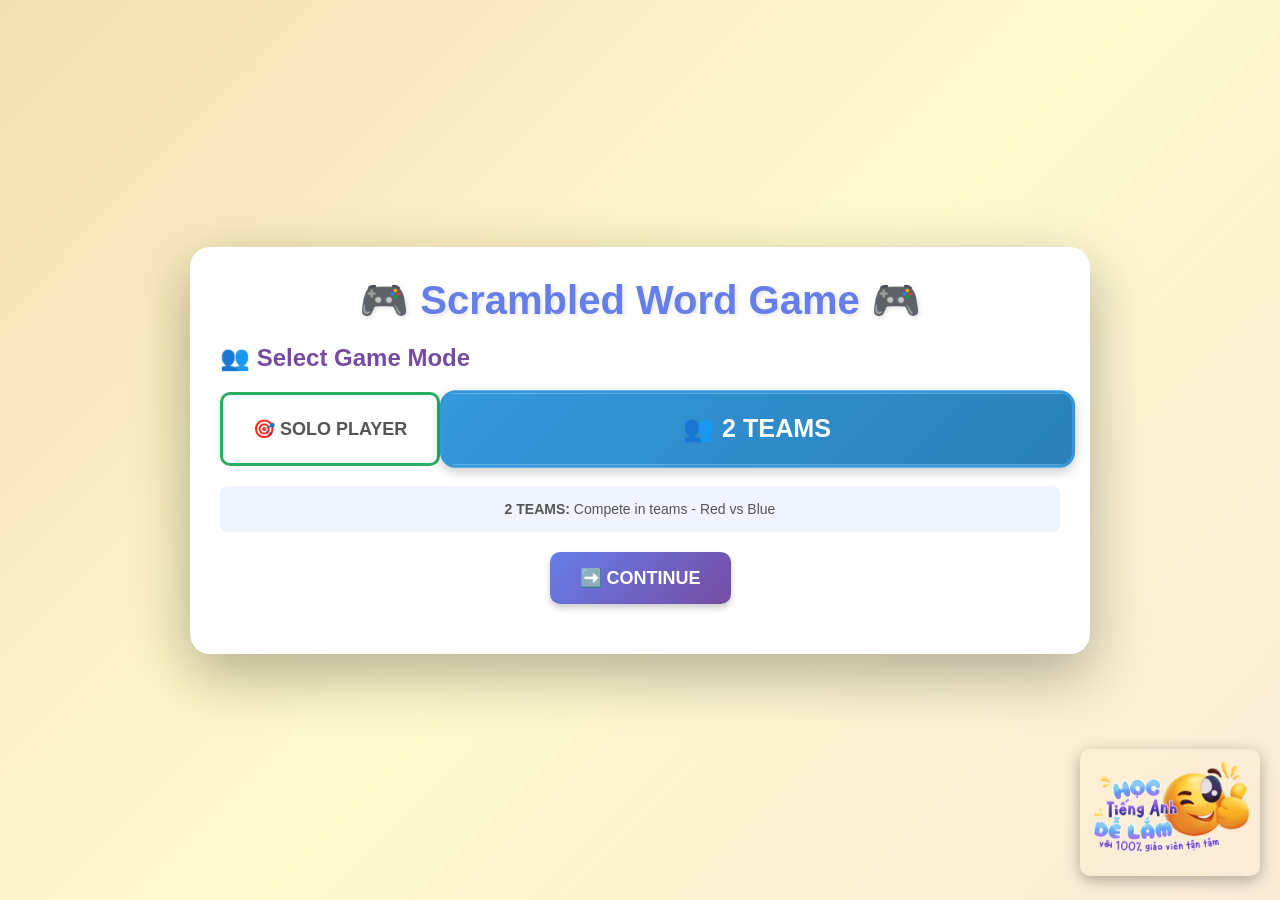
==== index.html @ 7bc36e00 "Add index.html for scrambled word game" ====
<!doctype html>
<html lang="vi">
<head>
  <meta charset="utf-8" />
  <meta http-equiv="refresh" content="0; url=./scrambled-word.html" />
  <title>Scrambled Word</title>
  <link rel="icon" href="logo.png" />
</head>
<body>
  <p>Nếu bạn không được chuyển hướng, <a href="./scrambled-word.html">bấm vào đây</a> để mở trò chơi.</p>
</body>
</html>
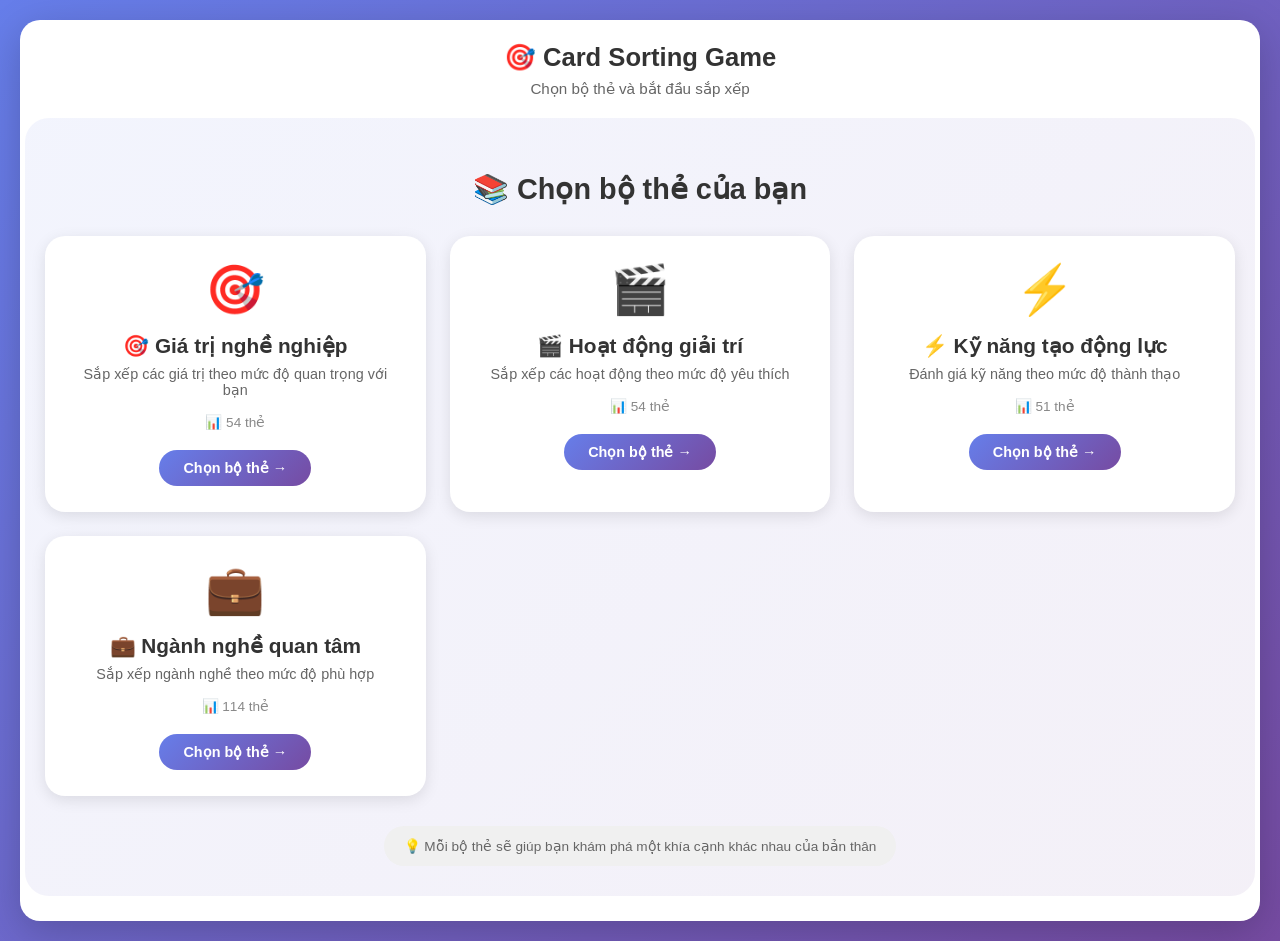
==== commit 003a0e84: "Add files via upload" ====
--- a/index.html
+++ b/index.html
@@ -1,12 +1,101 @@
-<!doctype html>
+<!DOCTYPE html>
 <html lang="vi">
 <head>
-  <meta charset="utf-8" />
-  <meta http-equiv="refresh" content="0; url=./scrambled-word.html" />
-  <title>Scrambled Word</title>
-  <link rel="icon" href="logo.png" />
+    <meta charset="UTF-8">
+    <meta name="viewport" content="width=device-width, initial-scale=1.0, user-scalable=yes">
+    <title>Sắp xếp giá trị cốt lõi - Card Sorting Game</title>
+    <link rel="stylesheet" href="css/style.css">
 </head>
 <body>
-  <p>Nếu bạn không được chuyển hướng, <a href="./scrambled-word.html">bấm vào đây</a> để mở trò chơi.</p>
+<div class="container">
+    <h1>🎯 <span id="gameTitle">Card Sorting Game</span></h1>
+    <div class="subtitle" id="gameSubtitle">Chọn bộ thẻ và bắt đầu sắp xếp</div>
+
+    <!-- MENU CHỌN BỘ THỦ CÔNG -->
+    <div id="menuContainer" class="menu-container">
+        <h2>📚 Chọn bộ thẻ của bạn</h2>
+        <div class="deck-grid" id="deckGrid">
+            <!-- Các nút bộ thẻ sẽ được tạo từ config -->
+        </div>
+        <div class="menu-note">
+            💡 Mỗi bộ thẻ sẽ giúp bạn khám phá một khía cạnh khác nhau của bản thân
+        </div>
+    </div>
+
+    <div id="loadingData" class="loading-data" style="display: none;">
+        <div class="spinner"></div>
+        <p id="loadingText">Đang tải dữ liệu...</p>
+    </div>
+
+    <div id="gameContent" style="display: none;">
+        <div class="game-header">
+            <button id="backToMenuBtn" class="btn-back">← Đổi bộ thẻ khác</button>
+        </div>
+        
+        <div class="instructions" id="instructions">
+            <!-- Nội dung hướng dẫn sẽ được inject -->
+        </div>
+
+        <div class="columns-container" id="columnsContainer"></div>
+
+        <div class="form-container">
+            <h3>📝 Thông tin người tham gia</h3>
+            <div class="form-grid">
+                <div class="form-group">
+                    <label for="userName">Họ và tên *</label>
+                    <input type="text" id="userName" placeholder="VD: Nguyễn Văn A">
+                </div>
+                <div class="form-group">
+                    <label for="userEmail">Email *</label>
+                    <input type="email" id="userEmail" placeholder="example@email.com">
+                </div>
+                <div class="form-group">
+                    <label for="userPhone">Số điện thoại</label>
+                    <input type="tel" id="userPhone" placeholder="090xxxxxxx">
+                </div>
+                <div class="form-group">
+                    <label for="userAge">Độ tuổi</label>
+                    <select id="userAge">
+                        <option value="">Chọn độ tuổi</option>
+                        <option>Dưới 18</option>
+                        <option>18-25</option>
+                        <option>26-35</option>
+                        <option>36-45</option>
+                        <option>Trên 45</option>
+                    </select>
+                </div>
+            </div>
+            <div class="form-group">
+                <label for="notes">Ghi chú thêm</label>
+                <textarea id="notes" rows="2" placeholder="Chia sẻ thêm..."></textarea>
+            </div>
+            <div class="button-group">
+                <button class="btn-submit" id="submitBtn">📤 Gửi kết quả</button>
+                <button class="btn-reset" id="resetBtn">🔄 Làm lại toàn bộ</button>
+            </div>
+            <div id="loading" class="loading" style="display:none;">
+                <div class="spinner" style="width:30px; height:30px;"></div>
+                <p>Đang gửi...</p>
+            </div>
+            <div id="resultMessage" class="result"></div>
+            <div id="errorMessage" class="error"></div>
+        </div>
+    </div>
+</div>
+
+<div id="floatingStack" class="floating-stack" style="display: none;">
+    <div class="stack-cards" id="stackContainer" draggable="false"></div>
+</div>
+
+<!-- Scripts -->
+<script src="js/config.js"></script>
+<script src="js/utils.js"></script>
+<script src="js/data-loader.js"></script>
+<script src="js/game-state.js"></script>
+<script src="js/ui-renderer.js"></script>
+<script src="js/drag-drop.js"></script>
+<script src="js/form-handler.js"></script>
+<script src="js/menu-handler.js"></script>
+<script src="js/main.js"></script>
 </body>
-</html>
+</html>
--- a/css/style.css
+++ b/css/style.css
@@ -0,0 +1,523 @@
+* {
+    box-sizing: border-box;
+    user-select: none;
+}
+
+body {
+    font-family: 'Segoe UI', Tahoma, Geneva, Verdana, sans-serif;
+    margin: 0;
+    padding: 20px;
+    background: linear-gradient(135deg, #667eea 0%, #764ba2 100%);
+    min-height: 100vh;
+}
+
+.container {
+    background-color: white;
+    border-radius: 20px;
+    padding: 5px;
+    box-shadow: 0 10px 40px rgba(0,0,0,0.2);
+}
+
+h1 {
+    text-align: center;
+    color: #333;
+    margin-bottom: 8px;
+    font-size: 1.6rem;
+}
+
+.subtitle {
+    text-align: center;
+    color: #666;
+    margin-bottom: 2px;
+    font-size: 0.95rem;
+}
+
+.instructions {
+    background: linear-gradient(135deg, #667eea 0%, #764ba2 100%);
+    color: white;
+    padding: 5px 10px;
+    border-radius: 15px;
+    margin-bottom: 10px;
+}
+
+.columns-container {
+    display: flex;
+    gap: 1px;
+    overflow-x: auto;
+    min-height: 480px;
+}
+
+.column {
+    flex: 1;
+    min-width: 210px;
+    background-color: #f8f9fa;
+    border-radius: 16px;
+    padding: 2px;
+    box-shadow: 0 2px 10px rgba(0,0,0,0.08);
+}
+
+.column h3 {
+    text-align: center;
+    margin-top: 0;
+    margin-bottom: 8px;
+    padding-bottom: 8px;
+    border-bottom: 2px solid;
+    font-size: 1.1rem;
+}
+
+.level-0 h3 { border-bottom-color: #ff6b6b; color: #ff6b6b; }
+.level-1 h3 { border-bottom-color: #ffa500; color: #ffa500; }
+.level-2 h3 { border-bottom-color: #4caf50; color: #4caf50; }
+.level-3 h3 { border-bottom-color: #2196f3; color: #2196f3; }
+.level-4 h3 { border-bottom-color: #9c27b0; color: #9c27b0; }
+
+.cards-container {
+    min-height: 380px;
+    max-height: 550px;
+    overflow-y: auto;
+    padding-right: 4px;
+}
+
+.card {
+    background: white;
+    border-left: 4px solid;
+    border-radius: 10px;
+    padding: 10px 12px;
+    margin-bottom: 10px;
+    cursor: grab;
+    transition: all 0.2s ease;
+    box-shadow: 0 1px 4px rgba(0,0,0,0.08);
+}
+
+.card:active {
+    cursor: grabbing;
+}
+
+.card:hover {
+    transform: translateX(4px) scale(1.01);
+    box-shadow: 0 6px 14px rgba(0,0,0,0.12);
+}
+
+.card.dragging {
+    opacity: 0.4;
+    cursor: grabbing;
+}
+
+.card-title {
+    font-weight: bold;
+    font-size: 15px;
+    display: flex;
+    justify-content: space-between;
+    margin-bottom: 5px;
+}
+
+.card-desc {
+    font-size: 11px;
+    color: #666;
+    line-height: 1.35;
+}
+
+.floating-stack {
+    position: fixed;
+    bottom: 30px;
+    right: 30px;
+    width: 320px;
+    max-width: calc(100% - 50px);
+    z-index: 1000;
+    pointer-events: auto;
+    filter: drop-shadow(0 12px 20px rgba(0,0,0,0.25));
+}
+
+.stack-cards {
+    position: relative;
+    width: 100%;
+    cursor: grab;
+}
+
+.stack-cards:active {
+    cursor: grabbing;
+}
+
+.stack-item {
+    background: white;
+    border-radius: 16px;
+    border-left: 5px solid #9c27b0;
+    padding: 12px 14px;
+    box-shadow: 0 8px 18px rgba(0,0,0,0.2);
+    position: relative;
+}
+
+.stack-item:not(:first-child) {
+    position: absolute;
+    top: 8px;
+    left: 8px;
+    right: -4px;
+    width: 100%;
+    z-index: -1;
+    opacity: 0.85;
+    transform: rotate(1deg);
+}
+
+.stack-item:nth-child(2) {
+    top: 6px;
+    left: 6px;
+    transform: rotate(2deg);
+    opacity: 0.7;
+}
+
+.stack-item:nth-child(3) {
+    top: 4px;
+    left: 4px;
+    transform: rotate(3deg);
+    opacity: 0.55;
+}
+
+.stack-item:nth-child(4) {
+    top: 2px;
+    left: 2px;
+    transform: rotate(4deg);
+    opacity: 0.4;
+}
+
+.stack-item:nth-child(n+5) {
+    display: none;
+}
+
+.form-container {
+    background: linear-gradient(135deg, #f5f7fa 0%, #e9eef5 100%);
+    padding: 20px;
+    border-radius: 18px;
+    margin-top: 15px;
+}
+
+.form-grid {
+    display: grid;
+    grid-template-columns: 1fr 1fr;
+    gap: 18px;
+    margin-bottom: 15px;
+}
+
+.form-group {
+    margin-bottom: 12px;
+}
+
+label {
+    display: block;
+    margin-bottom: 6px;
+    font-weight: bold;
+    color: #333;
+    font-size: 0.85rem;
+}
+
+input, select, textarea {
+    width: 100%;
+    padding: 10px;
+    border: 2px solid #e0e0e0;
+    border-radius: 12px;
+    font-size: 14px;
+    transition: 0.2s;
+}
+
+button {
+    padding: 10px 24px;
+    border: none;
+    border-radius: 40px;
+    cursor: pointer;
+    font-size: 15px;
+    font-weight: bold;
+    transition: 0.2s;
+}
+
+button:hover {
+    transform: translateY(-2px);
+    box-shadow: 0 5px 12px rgba(0,0,0,0.2);
+}
+
+.btn-submit {
+    background: linear-gradient(135deg, #667eea 0%, #764ba2 100%);
+    color: white;
+}
+
+.btn-reset {
+    background-color: #ff9800;
+    color: white;
+}
+
+.button-group {
+    display: flex;
+    gap: 15px;
+    justify-content: center;
+    margin-top: 15px;
+}
+
+.result {
+    margin-top: 18px;
+    padding: 12px;
+    border-radius: 14px;
+    display: none;
+}
+
+.error {
+    color: #d32f2f;
+    margin-top: 8px;
+    text-align: center;
+    font-size: 13px;
+}
+
+.loading-data {
+    text-align: center;
+    padding: 50px;
+}
+
+.spinner {
+    border: 4px solid #f3f3f3;
+    border-top: 4px solid #667eea;
+    border-radius: 50%;
+    width: 48px;
+    height: 48px;
+    animation: spin 1s linear infinite;
+    margin: 0 auto 16px;
+}
+
+@keyframes spin {
+    0% { transform: rotate(0deg); }
+    100% { transform: rotate(360deg); }
+}
+
+@media (max-width: 760px) {
+    .form-grid {
+        grid-template-columns: 1fr;
+    }
+    .container {
+        padding: 15px;
+    }
+    .floating-stack {
+        width: 300px;
+        bottom: 20px;
+        right: 20px;
+    }
+    
+    .stack-item strong {
+        font-size: 14px;
+    }
+    
+    .stack-item .stack-description {
+        font-size: 11px;
+    }
+}
+
+/* Menu styles */
+.menu-container {
+    text-align: center;
+    padding: 30px 20px;
+    background: linear-gradient(135deg, #667eea15 0%, #764ba215 100%);
+    border-radius: 24px;
+    margin: 20px 0;
+}
+
+.menu-container h2 {
+    color: #333;
+    margin-bottom: 30px;
+    font-size: 1.8rem;
+}
+
+.deck-grid {
+    display: grid;
+    grid-template-columns: repeat(auto-fit, minmax(280px, 1fr));
+    gap: 24px;
+    margin-bottom: 30px;
+}
+
+.deck-card {
+    background: white;
+    border-radius: 20px;
+    padding: 24px;
+    text-align: center;
+    cursor: pointer;
+    transition: all 0.3s ease;
+    box-shadow: 0 4px 15px rgba(0,0,0,0.1);
+    border: 2px solid transparent;
+}
+
+.deck-card:hover {
+    transform: translateY(-8px);
+    box-shadow: 0 12px 30px rgba(0,0,0,0.15);
+    border-color: #667eea;
+}
+
+.deck-icon {
+    font-size: 48px;
+    margin-bottom: 16px;
+}
+
+.deck-title {
+    font-size: 1.3rem;
+    font-weight: bold;
+    color: #333;
+    margin-bottom: 8px;
+}
+
+.deck-subtitle {
+    font-size: 0.9rem;
+    color: #666;
+    margin-bottom: 16px;
+}
+
+.deck-count {
+    font-size: 0.85rem;
+    color: #888;
+    margin-bottom: 20px;
+}
+
+.btn-select-deck {
+    background: linear-gradient(135deg, #667eea 0%, #764ba2 100%);
+    color: white;
+    border: none;
+    padding: 10px 24px;
+    border-radius: 40px;
+    font-size: 0.9rem;
+    font-weight: bold;
+    cursor: pointer;
+    transition: all 0.2s;
+}
+
+.btn-select-deck:hover {
+    transform: scale(1.05);
+    box-shadow: 0 4px 12px rgba(102, 126, 234, 0.4);
+}
+
+.menu-note {
+    background: #f0f0f0;
+    padding: 12px 20px;
+    border-radius: 40px;
+    font-size: 0.85rem;
+    color: #666;
+    display: inline-block;
+}
+
+.game-header {
+    display: flex;
+    justify-content: flex-start;
+    margin-bottom: 15px;
+}
+
+.btn-back {
+    background: #6c757d;
+    color: white;
+    border: none;
+    padding: 8px 20px;
+    border-radius: 40px;
+    font-size: 0.85rem;
+    cursor: pointer;
+    transition: all 0.2s;
+}
+
+.btn-back:hover {
+    background: #5a6268;
+    transform: translateX(-3px);
+}
+
+/* Responsive cho menu */
+@media (max-width: 768px) {
+    .deck-grid {
+        grid-template-columns: 1fr;
+        gap: 16px;
+    }
+    
+    .menu-container h2 {
+        font-size: 1.4rem;
+    }
+    
+    .deck-card {
+        padding: 18px;
+    }
+    
+    .deck-icon {
+        font-size: 36px;
+    }
+}
+
+/* Style cho thẻ ở chồng thẻ - LỚN HƠN */
+.stack-item {
+    background: white;
+    border-radius: 16px;
+    border-left: 5px solid #9c27b0;
+    padding: 16px 18px;  /* Tăng padding */
+    box-shadow: 0 8px 18px rgba(0,0,0,0.2);
+    position: relative;
+    min-height: 100px;  /* Chiều cao tối thiểu */
+}
+
+.stack-item .stack-header {
+    display: flex;
+    justify-content: space-between;
+    align-items: center;
+    margin-bottom: 12px;
+    flex-wrap: wrap;
+    gap: 8px;
+}
+
+.stack-item strong {
+    font-size: 16px;  /* Chữ to hơn */
+    color: #333;
+}
+
+.stack-item .counter-badge {
+    background: #764ba2;
+    color: white;
+    border-radius: 30px;
+    padding: 4px 12px;
+    font-size: 12px;
+    font-weight: bold;
+}
+
+.stack-item .stack-description {
+    font-size: 13px;  /* Mô tả to hơn */
+    color: #555;
+    line-height: 1.5;
+    margin-top: 8px;
+}
+
+/* Style cho thẻ ở các cột - GỌN NHẸ */
+.card {
+    background: white;
+    border-left: 4px solid;
+    border-radius: 10px;
+    padding: 8px 10px;  /* Giảm padding */
+    margin-bottom: 8px;
+    cursor: grab;
+    transition: all 0.2s ease;
+    box-shadow: 0 1px 4px rgba(0,0,0,0.08);
+}
+
+.card .card-title {
+    font-weight: bold;
+    font-size: 13px;  /* Chữ nhỏ hơn */
+    display: flex;
+    justify-content: space-between;
+    align-items: center;
+    gap: 8px;
+    margin-bottom: 0;  /* Bỏ margin-bottom */
+}
+
+.card .card-desc {
+    display: none;  /* Ẩn description ở cột */
+}
+
+/* Khi hover vẫn hiệu ứng nhưng không cần mô tả */
+.card:hover {
+    transform: translateX(4px) scale(1.01);
+    box-shadow: 0 6px 14px rgba(0,0,0,0.12);
+}
+
+/* Đảm bảo chồng thẻ đủ rộng để hiển thị đầy đủ */
+.floating-stack {
+    position: fixed;
+    bottom: 30px;
+    right: 30px;
+    width: 380px;  /* Tăng kích thước từ 320 lên 380 */
+    max-width: calc(100% - 50px);
+    z-index: 1000;
+    pointer-events: auto;
+    filter: drop-shadow(0 12px 20px rgba(0,0,0,0.25));
+}
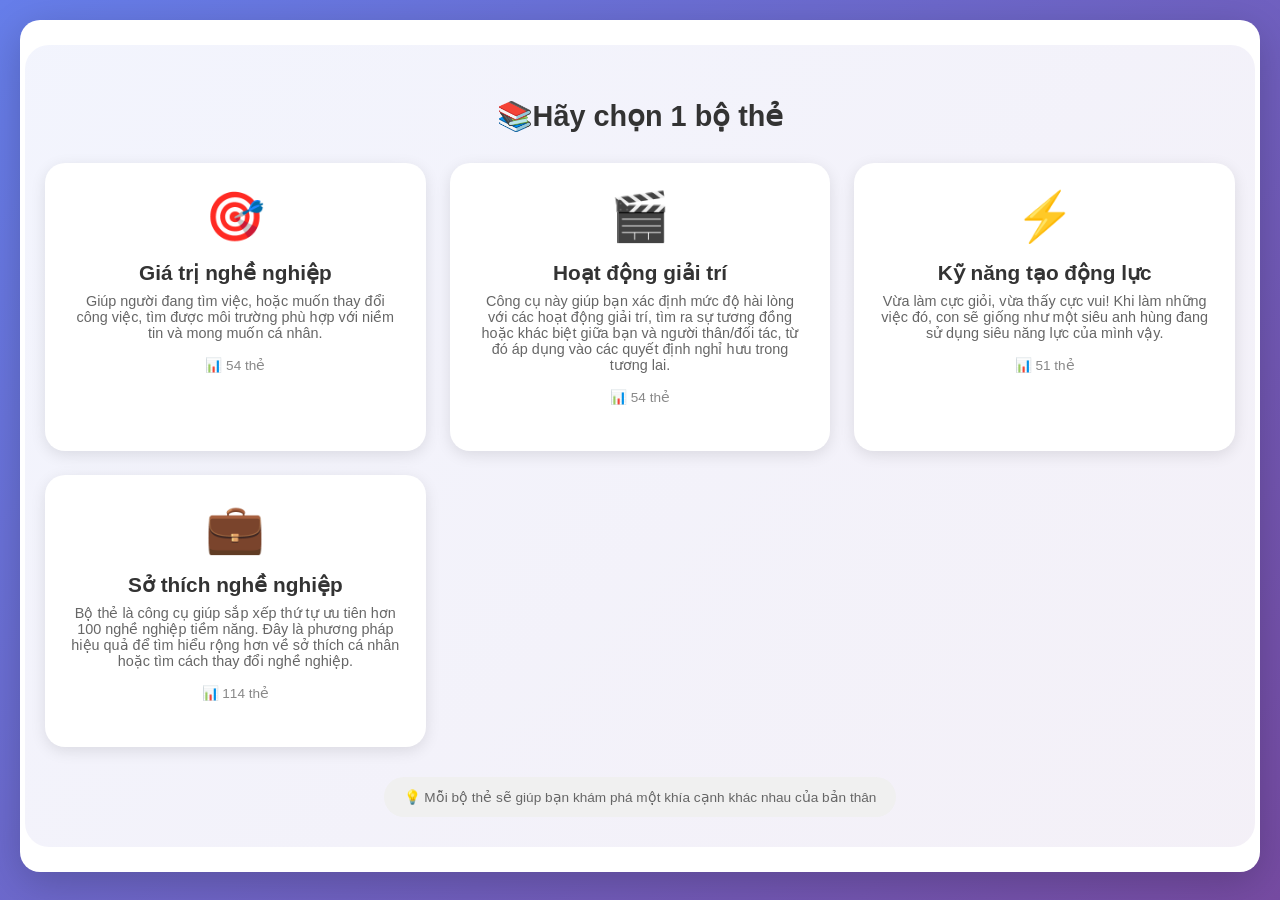
==== commit d87b535e: "Add files via upload" ====
--- a/index.html
+++ b/index.html
@@ -8,12 +8,9 @@
 </head>
 <body>
 <div class="container">
-    <h1>🎯 <span id="gameTitle">Card Sorting Game</span></h1>
-    <div class="subtitle" id="gameSubtitle">Chọn bộ thẻ và bắt đầu sắp xếp</div>
-
     <!-- MENU CHỌN BỘ THỦ CÔNG -->
     <div id="menuContainer" class="menu-container">
-        <h2>📚 Chọn bộ thẻ của bạn</h2>
+        <h2>📚Hãy chọn 1 bộ thẻ</h2>
         <div class="deck-grid" id="deckGrid">
             <!-- Các nút bộ thẻ sẽ được tạo từ config -->
         </div>
--- a/css/style.css
+++ b/css/style.css
@@ -370,6 +370,7 @@
 }
 
 .btn-select-deck {
+    display: none;
     background: linear-gradient(135deg, #667eea 0%, #764ba2 100%);
     color: white;
     border: none;
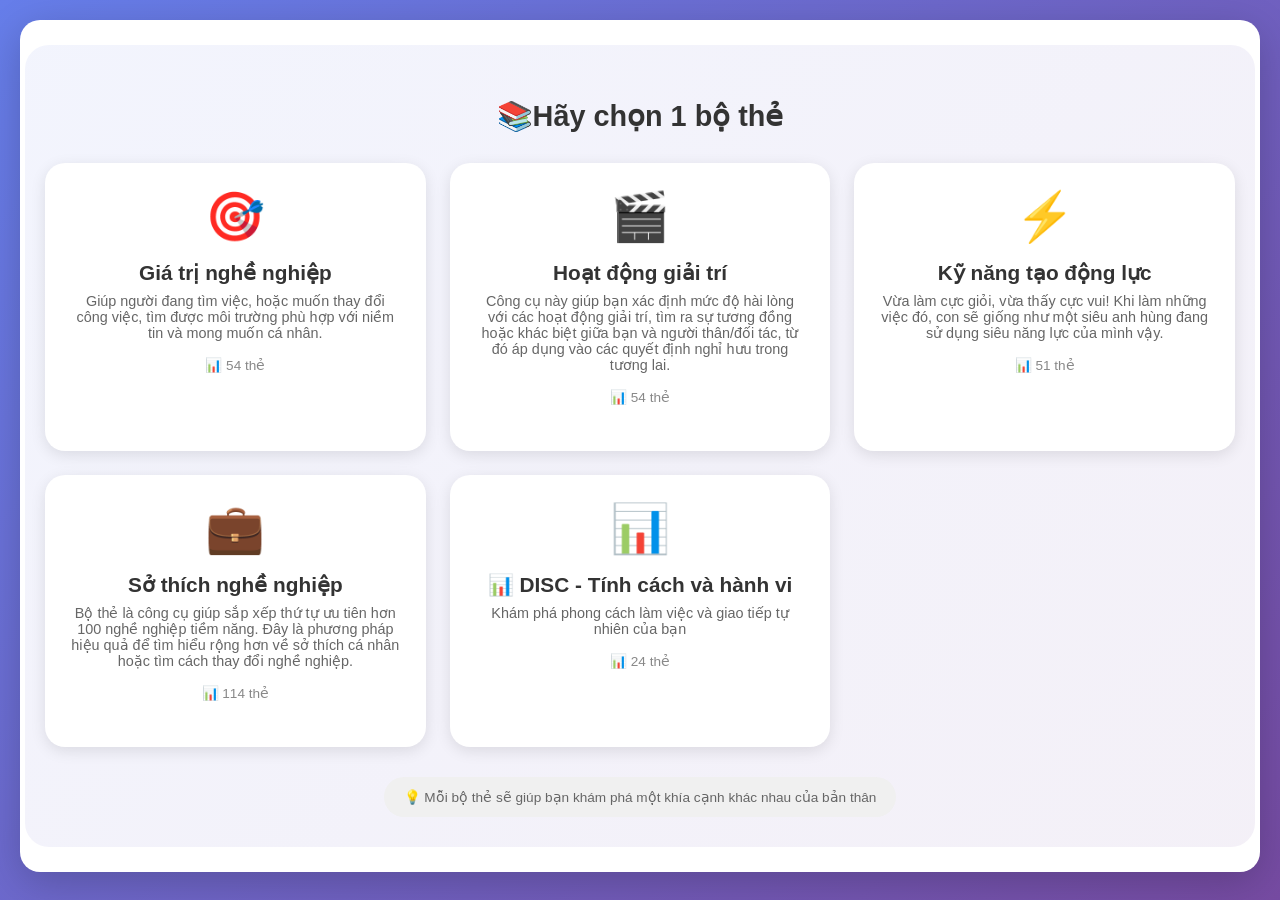
==== commit 406842bb: "Add files via upload" ====
--- a/index.html
+++ b/index.html
@@ -28,6 +28,9 @@
         <div class="game-header">
             <button id="backToMenuBtn" class="btn-back">← Đổi bộ thẻ khác</button>
         </div>
+
+        <h1 id="gameTitle" class="game-title"></h1>
+        <div id="gameSubtitle" class="game-subtitle"></div>
         
         <div class="instructions" id="instructions">
             <!-- Nội dung hướng dẫn sẽ được inject -->
@@ -90,6 +93,7 @@
 <script src="js/data-loader.js"></script>
 <script src="js/game-state.js"></script>
 <script src="js/ui-renderer.js"></script>
+<script src="js/matrix-renderer.js"></script>
 <script src="js/drag-drop.js"></script>
 <script src="js/form-handler.js"></script>
 <script src="js/menu-handler.js"></script>
--- a/css/style.css
+++ b/css/style.css
@@ -42,14 +42,27 @@
 
 .columns-container {
     display: flex;
-    gap: 1px;
+    gap: 16px;
     overflow-x: auto;
     min-height: 480px;
+    flex-wrap: nowrap;
+}
+
+.columns-container:not(.matrix-container) {
+    display: flex;
+    flex-direction: row;
+}
+
+.matrix-container {
+    display: block !important;
+    width: 100%;
+    overflow-x: auto;
 }
 
 .column {
     flex: 1;
     min-width: 210px;
+    max-width: 300px;
     background-color: #f8f9fa;
     border-radius: 16px;
     padding: 2px;
@@ -435,6 +448,11 @@
     
     .deck-icon {
         font-size: 36px;
+    }
+
+    .column {
+        min-width: 180px;
+        max-width: 250px;
     }
 }
 
@@ -522,3 +540,36 @@
     pointer-events: auto;
     filter: drop-shadow(0 12px 20px rgba(0,0,0,0.25));
 }
+
+.game-title {
+    text-align: center;
+    color: #333;
+    margin: 10px 0 5px;
+    font-size: 1.5rem;
+}
+
+.game-subtitle {
+    text-align: center;
+    color: #666;
+    margin-bottom: 15px;
+    font-size: 0.9rem;
+    padding: 0 10px;
+}
+
+/* Hỗ trợ màu sắc động cho các cột */
+.column h3 {
+    transition: all 0.3s ease;
+}
+
+/* Responsive cho ma trận */
+@media (max-width: 1024px) {
+    .skills-matrix {
+        font-size: 12px;
+    }
+    
+    .matrix-header-interest,
+    .matrix-row-header {
+        font-size: 11px !important;
+        padding: 8px 4px !important;
+    }
+}
